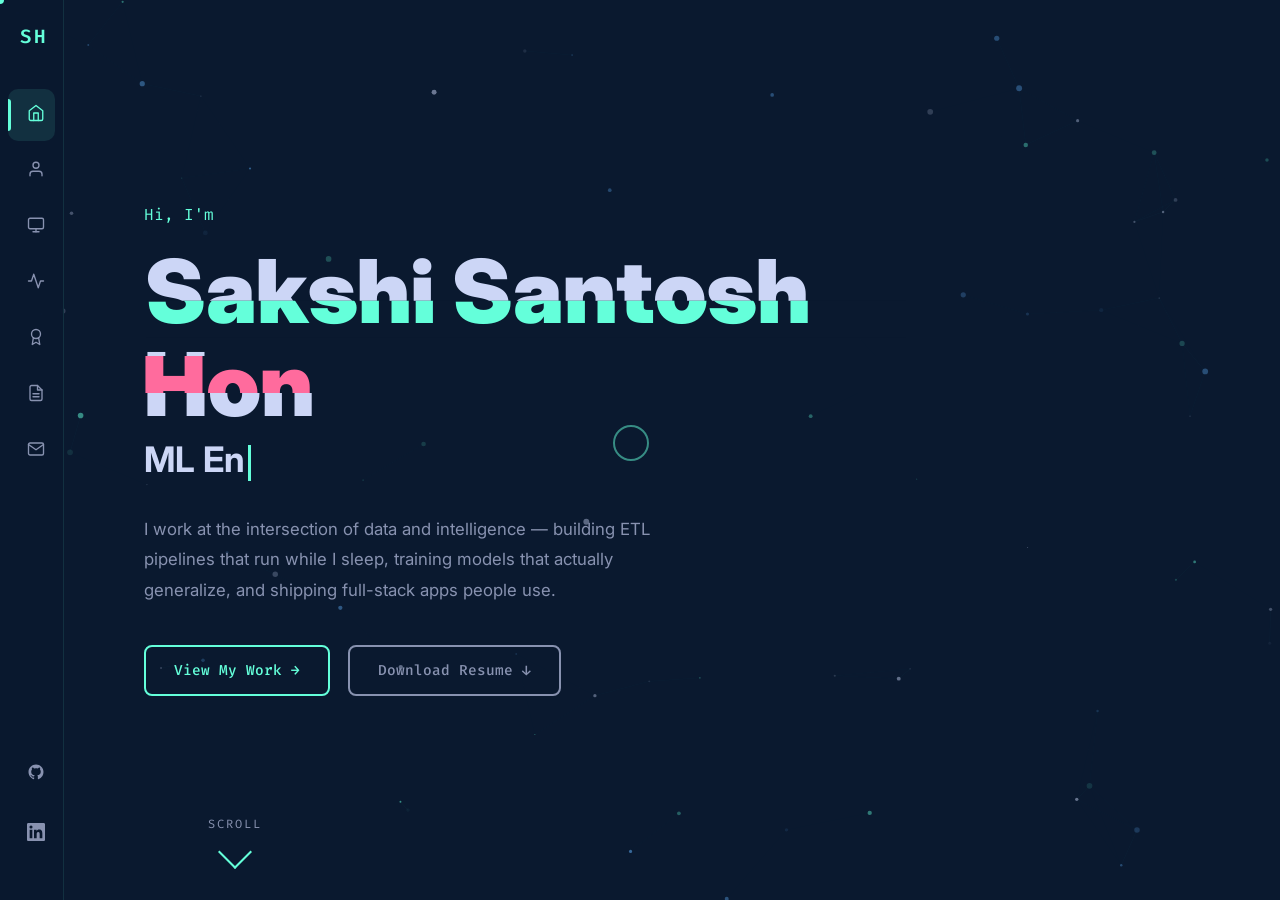
==== index.html @ 0282b607 "Initial commit: Portfolio website" ====
<!DOCTYPE html>
<html lang="en">
<head>
  <meta charset="UTF-8" />
  <meta name="viewport" content="width=device-width, initial-scale=1.0" />
  <title>Sakshi Santosh Hon — Data Engineer &amp; ML Engineer</title>
  <meta name="description" content="Portfolio of Sakshi Santosh Hon — Data Engineer, ML Engineer, and Full-Stack Developer specializing in AI/ML, ETL pipelines, and deep learning." />
  <link rel="stylesheet" href="css/style.css" />
  <link rel="preconnect" href="https://fonts.googleapis.com" />
  <link rel="preconnect" href="https://fonts.gstatic.com" crossorigin />
</head>
<body>
  <!-- Custom Cursor -->
  <div id="cursor-dot"></div>
  <div id="cursor-ring"></div>

  <!-- Particle Canvas -->
  <canvas id="hero-canvas"></canvas>

  <!-- Sidebar Navigation -->
  <nav id="sidebar">
    <div class="sidebar-logo">
      <span class="short">SH</span>
      <span class="long">Sakshi Hon</span>
    </div>
    <ul class="nav-links">
      <li><a href="index.html" class="nav-link"><span class="nav-icon"><svg width="18" height="18" viewBox="0 0 24 24" fill="none" stroke="currentColor" stroke-width="1.8" stroke-linecap="round" stroke-linejoin="round"><path d="M3 9l9-7 9 7v11a2 2 0 0 1-2 2H5a2 2 0 0 1-2-2z"/><polyline points="9 22 9 12 15 12 15 22"/></svg></span><span class="nav-label">Home</span></a></li>
      <li><a href="about.html" class="nav-link"><span class="nav-icon"><svg width="18" height="18" viewBox="0 0 24 24" fill="none" stroke="currentColor" stroke-width="1.8" stroke-linecap="round" stroke-linejoin="round"><path d="M20 21v-2a4 4 0 0 0-4-4H8a4 4 0 0 0-4 4v2"/><circle cx="12" cy="7" r="4"/></svg></span><span class="nav-label">About</span></a></li>
      <li><a href="projects.html" class="nav-link"><span class="nav-icon"><svg width="18" height="18" viewBox="0 0 24 24" fill="none" stroke="currentColor" stroke-width="1.8" stroke-linecap="round" stroke-linejoin="round"><rect x="2" y="3" width="20" height="14" rx="2"/><line x1="8" y1="21" x2="16" y2="21"/><line x1="12" y1="17" x2="12" y2="21"/></svg></span><span class="nav-label">Projects</span></a></li>
      <li><a href="skills.html" class="nav-link"><span class="nav-icon"><svg width="18" height="18" viewBox="0 0 24 24" fill="none" stroke="currentColor" stroke-width="1.8" stroke-linecap="round" stroke-linejoin="round"><polyline points="22 12 18 12 15 21 9 3 6 12 2 12"/></svg></span><span class="nav-label">Skills</span></a></li>
      <li><a href="certifications.html" class="nav-link"><span class="nav-icon"><svg width="18" height="18" viewBox="0 0 24 24" fill="none" stroke="currentColor" stroke-width="1.8" stroke-linecap="round" stroke-linejoin="round"><circle cx="12" cy="8" r="6"/><path d="M15.477 12.89L17 22l-5-3-5 3 1.523-9.11"/></svg></span><span class="nav-label">Certifications</span></a></li>
      <li><a href="resume.html" class="nav-link"><span class="nav-icon"><svg width="18" height="18" viewBox="0 0 24 24" fill="none" stroke="currentColor" stroke-width="1.8" stroke-linecap="round" stroke-linejoin="round"><path d="M14 2H6a2 2 0 0 0-2 2v16a2 2 0 0 0 2 2h12a2 2 0 0 0 2-2V8z"/><polyline points="14 2 14 8 20 8"/><line x1="16" y1="13" x2="8" y2="13"/><line x1="16" y1="17" x2="8" y2="17"/></svg></span><span class="nav-label">Resume</span></a></li>
      <li><a href="contact.html" class="nav-link"><span class="nav-icon"><svg width="18" height="18" viewBox="0 0 24 24" fill="none" stroke="currentColor" stroke-width="1.8" stroke-linecap="round" stroke-linejoin="round"><path d="M4 4h16c1.1 0 2 .9 2 2v12c0 1.1-.9 2-2 2H4c-1.1 0-2-.9-2-2V6c0-1.1.9-2 2-2z"/><polyline points="22,6 12,13 2,6"/></svg></span><span class="nav-label">Contact</span></a></li>
    </ul>
    <div class="sidebar-bottom">
      <a href="https://github.com/Sakshihon21" target="_blank" class="nav-link" title="GitHub">
        <span class="nav-icon">
          <svg width="18" height="18" viewBox="0 0 24 24" fill="currentColor"><path d="M12 2C6.477 2 2 6.484 2 12.017c0 4.425 2.865 8.18 6.839 9.504.5.092.682-.217.682-.483 0-.237-.008-.868-.013-1.703-2.782.605-3.369-1.343-3.369-1.343-.454-1.158-1.11-1.466-1.11-1.466-.908-.62.069-.608.069-.608 1.003.07 1.531 1.032 1.531 1.032.892 1.53 2.341 1.088 2.91.832.092-.647.35-1.088.636-1.338-2.22-.253-4.555-1.113-4.555-4.951 0-1.093.39-1.988 1.029-2.688-.103-.253-.446-1.272.098-2.65 0 0 .84-.27 2.75 1.026A9.564 9.564 0 0112 6.844c.85.004 1.705.115 2.504.337 1.909-1.296 2.747-1.027 2.747-1.027.546 1.379.202 2.398.1 2.651.64.7 1.028 1.595 1.028 2.688 0 3.848-2.339 4.695-4.566 4.943.359.309.678.92.678 1.855 0 1.338-.012 2.419-.012 2.747 0 .268.18.58.688.482A10.019 10.019 0 0022 12.017C22 6.484 17.522 2 12 2z"/></svg>
        </span>
        <span class="nav-label">GitHub</span>
      </a>
      <a href="https://www.linkedin.com/in/sakshi-hon-432a20222" target="_blank" class="nav-link" title="LinkedIn">
        <span class="nav-icon">
          <svg width="18" height="18" viewBox="0 0 24 24" fill="currentColor"><path d="M20.447 20.452h-3.554v-5.569c0-1.328-.027-3.037-1.852-3.037-1.853 0-2.136 1.445-2.136 2.939v5.667H9.351V9h3.414v1.561h.046c.477-.9 1.637-1.85 3.37-1.85 3.601 0 4.267 2.37 4.267 5.455v6.286zM5.337 7.433a2.062 2.062 0 01-2.063-2.065 2.064 2.064 0 112.063 2.065zm1.782 13.019H3.555V9h3.564v11.452zM22.225 0H1.771C.792 0 0 .774 0 1.729v20.542C0 23.227.792 24 1.771 24h20.451C23.2 24 24 23.227 24 22.271V1.729C24 .774 23.2 0 22.222 0h.003z"/></svg>
        </span>
        <span class="nav-label">LinkedIn</span>
      </a>
    </div>
  </nav>

  <!-- Mobile Top Navbar -->
  <nav id="top-navbar">
    <span class="navbar-brand">Sakshi Hon</span>
    <button id="hamburger" aria-label="Menu">
      <span></span><span></span><span></span>
    </button>
  </nav>

  <!-- Mobile Drawer -->
  <div id="mobile-drawer">
    <a href="index.html" class="mobile-nav-link"><svg width="16" height="16" viewBox="0 0 24 24" fill="none" stroke="currentColor" stroke-width="1.8"><path d="M3 9l9-7 9 7v11a2 2 0 0 1-2 2H5a2 2 0 0 1-2-2z"/><polyline points="9 22 9 12 15 12 15 22"/></svg> Home</a>
    <a href="about.html" class="mobile-nav-link"><svg width="16" height="16" viewBox="0 0 24 24" fill="none" stroke="currentColor" stroke-width="1.8"><path d="M20 21v-2a4 4 0 0 0-4-4H8a4 4 0 0 0-4 4v2"/><circle cx="12" cy="7" r="4"/></svg> About</a>
    <a href="projects.html" class="mobile-nav-link"><svg width="16" height="16" viewBox="0 0 24 24" fill="none" stroke="currentColor" stroke-width="1.8"><rect x="2" y="3" width="20" height="14" rx="2"/><line x1="8" y1="21" x2="16" y2="21"/><line x1="12" y1="17" x2="12" y2="21"/></svg> Projects</a>
    <a href="skills.html" class="mobile-nav-link"><svg width="16" height="16" viewBox="0 0 24 24" fill="none" stroke="currentColor" stroke-width="1.8"><polyline points="22 12 18 12 15 21 9 3 6 12 2 12"/></svg> Skills</a>
    <a href="certifications.html" class="mobile-nav-link"><svg width="16" height="16" viewBox="0 0 24 24" fill="none" stroke="currentColor" stroke-width="1.8"><circle cx="12" cy="8" r="6"/><path d="M15.477 12.89L17 22l-5-3-5 3 1.523-9.11"/></svg> Certifications</a>
    <a href="resume.html" class="mobile-nav-link"><svg width="16" height="16" viewBox="0 0 24 24" fill="none" stroke="currentColor" stroke-width="1.8"><path d="M14 2H6a2 2 0 0 0-2 2v16a2 2 0 0 0 2 2h12a2 2 0 0 0 2-2V8z"/></svg> Resume</a>
    <a href="contact.html" class="mobile-nav-link"><svg width="16" height="16" viewBox="0 0 24 24" fill="none" stroke="currentColor" stroke-width="1.8"><path d="M4 4h16c1.1 0 2 .9 2 2v12c0 1.1-.9 2-2 2H4c-1.1 0-2-.9-2-2V6c0-1.1.9-2 2-2z"/><polyline points="22,6 12,13 2,6"/></svg> Contact</a>
  </div>

  <!-- Page Wrapper -->
  <main class="page-wrapper">
    <div class="page-content">
      <section class="hero-section">
        <div class="hero-content">
          <p class="hero-pre">Hi, I'm</p>
          <h1 class="hero-name glitch" data-text="Sakshi Santosh Hon">Sakshi Santosh Hon</h1>
          <div class="hero-subtitle">
            <span class="typewriter-text" id="typewriter-text"></span><span class="typewriter-cursor"></span>
          </div>
          <p class="hero-desc">
            I work at the intersection of data and intelligence — building
            ETL pipelines that run while I sleep, training models that actually
            generalize, and shipping full-stack apps people use.
          </p>
          <div class="hero-cta">
            <a href="projects.html" class="btn btn-primary">View My Work →</a>
            <a href="resume.html" class="btn btn-secondary">Download Resume ↓</a>
          </div>
        </div>
      </section>

      <!-- Scroll Indicator -->
      <div class="scroll-indicator">
        <span>SCROLL</span>
        <div class="scroll-arrow"></div>
      </div>
    </div>
  </main>

  <script src="js/main.js"></script>
</body>
</html>
---- css/style.css ----
/* ============================================================
   SAKSHI HON PORTFOLIO — GLOBAL STYLESHEET
   ============================================================ */

@import url('https://fonts.googleapis.com/css2?family=Inter:wght@300;400;500;600;700;800;900&family=Fira+Code:wght@300;400;500;600&display=swap');

/* ── CSS Custom Properties ── */
:root {
  --bg-dark: #0a192f;
  --bg-card: #112240;
  --bg-card2: #1a3a5c;
  --accent: #64ffda;
  --accent2: #ccd6f6;
  --accent-dim: rgba(100, 255, 218, 0.1);
  --text-primary: #ccd6f6;
  --text-secondary: #8892b0;
  --highlight: #64ffda;
  --sidebar-w: 64px;
  --sidebar-expanded: 220px;
  --transition: 0.3s cubic-bezier(0.4, 0, 0.2, 1);
  --transition-slow: 0.6s cubic-bezier(0.4, 0, 0.2, 1);
  --border-radius: 12px;
  --shadow-card: 0 20px 60px rgba(0,0,0,0.5);
  --shadow-glow: 0 0 20px rgba(100, 255, 218, 0.3);
  --font-main: 'Inter', sans-serif;
  --font-code: 'Fira Code', monospace;
}

/* ── Reset ── */
*, *::before, *::after { box-sizing: border-box; margin: 0; padding: 0; }
html { scroll-behavior: smooth; }
body {
  font-family: var(--font-main);
  background: var(--bg-dark);
  color: var(--text-primary);
  overflow-x: hidden;
  cursor: auto;
  min-height: 100vh;
}
a { color: inherit; text-decoration: none; }
img { max-width: 100%; }
ul { list-style: none; }
button { cursor: pointer; }

/* ── Custom Cursor (desktop only) ── */
@media (pointer: fine) {
  body {
    cursor: none;
  }
  button {
    cursor: none;
  }
  #cursor-dot {
    width: 8px; height: 8px;
    background: var(--accent);
    border-radius: 50%;
    position: fixed;
    top: 0; left: 0;
    pointer-events: none;
    z-index: 9999;
    transform: translate(-50%, -50%);
    transition: width 0.2s, height 0.2s, background 0.2s;
    display: block;
  }
  #cursor-ring {
    width: 36px; height: 36px;
    border: 2px solid rgba(100, 255, 218, 0.5);
    border-radius: 50%;
    position: fixed;
    top: 0; left: 0;
    pointer-events: none;
    z-index: 9998;
    transform: translate(-50%, -50%);
    transition: transform 0.12s ease, width 0.2s, height 0.2s, border-color 0.2s;
    display: block;
  }
  body.cursor-hover #cursor-dot { width: 14px; height: 14px; background: var(--accent); opacity: 0.7; }
  body.cursor-hover #cursor-ring { width: 50px; height: 50px; border-color: var(--accent); }
}
@media (pointer: coarse) {
  #cursor-dot, #cursor-ring { display: none !important; }
}

/* ── Sidebar Navigation ── */
#sidebar {
  position: fixed;
  top: 0; left: 0;
  width: var(--sidebar-w);
  height: 100vh;
  background: rgba(10, 25, 47, 0.95);
  backdrop-filter: blur(20px);
  border-right: 1px solid rgba(100, 255, 218, 0.1);
  display: flex;
  flex-direction: column;
  align-items: center;
  padding: 24px 0;
  z-index: 1000;
  transition: width var(--transition);
  overflow: hidden;
}
#sidebar:hover { width: var(--sidebar-expanded); }
.sidebar-logo {
  font-family: var(--font-code);
  font-size: 1.2rem;
  color: var(--accent);
  font-weight: 600;
  letter-spacing: 2px;
  white-space: nowrap;
  overflow: hidden;
  margin-bottom: 40px;
  padding: 0 20px;
  width: 100%;
  text-align: center;
}
.sidebar-logo span.short { display: inline; }
.sidebar-logo span.long { display: none; }
#sidebar:hover .sidebar-logo span.short { display: none; }
#sidebar:hover .sidebar-logo span.long { display: inline; font-size: 0.85rem; }
.nav-links { flex: 1; display: flex; flex-direction: column; gap: 4px; width: 100%; padding: 0 8px; }
.nav-link {
  display: flex;
  align-items: center;
  gap: 16px;
  padding: 14px 16px;
  border-radius: 10px;
  color: var(--text-secondary);
  transition: var(--transition);
  position: relative;
  white-space: nowrap;
  overflow: hidden;
}
.nav-link:hover, .nav-link.active {
  color: var(--accent);
  background: var(--accent-dim);
}
.nav-link.active::before {
  content: '';
  position: absolute;
  left: 0; top: 20%; bottom: 20%;
  width: 3px;
  background: var(--accent);
  border-radius: 0 3px 3px 0;
}
.nav-link .nav-icon { font-size: 1.25rem; flex-shrink: 0; min-width: 24px; text-align: center; }
.nav-label { font-size: 0.85rem; font-weight: 500; opacity: 0; transition: opacity var(--transition); }
#sidebar:hover .nav-label { opacity: 1; }
.sidebar-bottom { padding: 16px 8px; width: 100%; display: flex; flex-direction: column; gap: 8px; }
.sidebar-social {
  display: flex;
  flex-direction: column;
  gap: 4px;
}

/* ── Mobile Top Navbar ── */
#top-navbar {
  display: none;
  position: fixed;
  top: 0; left: 0; right: 0;
  height: 64px;
  background: rgba(10, 25, 47, 0.95);
  backdrop-filter: blur(20px);
  border-bottom: 1px solid rgba(100, 255, 218, 0.1);
  z-index: 1000;
  align-items: center;
  justify-content: space-between;
  padding: 0 24px;
}
.navbar-brand { font-family: var(--font-code); font-size: 1rem; color: var(--accent); font-weight: 600; }
#hamburger {
  background: none; border: none; display: flex;
  flex-direction: column; gap: 5px; padding: 4px;
}
#hamburger span {
  display: block; width: 24px; height: 2px;
  background: var(--text-primary);
  border-radius: 2px;
  transition: var(--transition);
}
#hamburger.open span:nth-child(1) { transform: translateY(7px) rotate(45deg); }
#hamburger.open span:nth-child(2) { opacity: 0; }
#hamburger.open span:nth-child(3) { transform: translateY(-7px) rotate(-45deg); }
#mobile-drawer {
  display: none;
  position: fixed;
  top: 64px; left: 0; right: 0; bottom: 0;
  background: rgba(10, 25, 47, 0.98);
  backdrop-filter: blur(20px);
  z-index: 999;
  flex-direction: column;
  align-items: center;
  justify-content: center;
  gap: 12px;
  opacity: 0;
  transform: translateY(-20px);
  transition: opacity 0.3s ease, transform 0.3s ease;
}
#mobile-drawer.open { opacity: 1; transform: translateY(0); display: flex; }
.mobile-nav-link {
  font-size: 1.3rem; font-weight: 600;
  color: var(--text-secondary);
  display: flex; align-items: center; gap: 14px;
  padding: 14px 36px;
  border-radius: 12px;
  width: 80%;
  transition: var(--transition);
}
.mobile-nav-link:hover, .mobile-nav-link.active {
  color: var(--accent);
  background: var(--accent-dim);
}

/* ── Page Wrapper & Content Area ── */
.page-wrapper {
  margin-left: var(--sidebar-w);
  min-height: 100vh;
  perspective: 1200px;
  transform-style: preserve-3d;
}
.page-content {
  transform-style: preserve-3d;
  will-change: transform, opacity;
}
.page-content.flip-in {
  animation: flipIn 0.5s cubic-bezier(0.4, 0, 0.2, 1) forwards;
}
.page-content.flip-out {
  animation: flipOut 0.4s cubic-bezier(0.4, 0, 0.2, 1) forwards;
}
@keyframes flipIn {
  from { transform: rotateY(90deg); opacity: 0; }
  to { transform: rotateY(0deg); opacity: 1; }
}
@keyframes flipOut {
  from { transform: rotateY(0deg); opacity: 1; }
  to { transform: rotateY(-90deg); opacity: 0; }
}
@media (prefers-reduced-motion: reduce) {
  .page-content.flip-in { animation: fadeIn 0.3s ease forwards; }
  .page-content.flip-out { animation: fadeOut 0.3s ease forwards; }
  @keyframes fadeIn { from { opacity: 0; } to { opacity: 1; } }
  @keyframes fadeOut { from { opacity: 1; } to { opacity: 0; } }
}

/* ── Section Padding ── */
.section { padding: 100px 80px; }
.section-title {
  font-size: clamp(1.8rem, 4vw, 2.8rem);
  font-weight: 800;
  color: var(--text-primary);
  margin-bottom: 60px;
  position: relative;
  display: inline-block;
}
.section-title::after {
  content: '';
  display: block;
  width: 60%;
  height: 3px;
  background: linear-gradient(90deg, var(--accent), transparent);
  margin-top: 12px;
  border-radius: 2px;
}
.section-title .title-number {
  font-family: var(--font-code);
  color: var(--accent);
  font-size: 0.6em;
  margin-right: 12px;
  font-weight: 400;
}

/* ── Scroll Animation ── */
.reveal {
  opacity: 0;
  transform: translateY(30px);
  transition: opacity 0.6s ease, transform 0.6s ease;
}
.reveal.visible { opacity: 1; transform: translateY(0); }

/* ── Buttons ── */
.btn {
  display: inline-flex;
  align-items: center;
  gap: 8px;
  padding: 14px 28px;
  border-radius: 8px;
  font-family: var(--font-code);
  font-size: 0.9rem;
  font-weight: 500;
  transition: var(--transition);
  position: relative;
  overflow: hidden;
  border: none;
  background: none;
}
.btn::before {
  content: '';
  position: absolute;
  inset: 0;
  background: var(--accent);
  transform: scaleX(0);
  transform-origin: left;
  transition: transform var(--transition);
  z-index: -1;
}
.btn-primary {
  border: 2px solid var(--accent);
  color: var(--accent);
}
.btn-primary:hover { color: var(--bg-dark); }
.btn-primary:hover::before { transform: scaleX(1); }
.btn-secondary {
  border: 2px solid var(--text-secondary);
  color: var(--text-secondary);
}
.btn-secondary:hover { border-color: var(--accent); color: var(--accent); }

/* ── Cards ── */
.card {
  background: var(--bg-card);
  border-radius: var(--border-radius);
  border: 1px solid rgba(100, 255, 218, 0.1);
  transition: transform var(--transition), box-shadow var(--transition), border-color var(--transition);
}
.card:hover {
  transform: translateY(-6px);
  box-shadow: var(--shadow-card);
  border-color: rgba(100, 255, 218, 0.3);
}

/* ════════════════════════════════════════════
   INDEX.HTML — HERO PAGE
════════════════════════════════════════════ */
#hero-canvas {
  position: fixed;
  top: 0; left: 0;
  width: 100%; height: 100%;
  z-index: 0;
  pointer-events: none;
}
.hero-section {
  min-height: 100vh;
  display: flex;
  align-items: center;
  position: relative;
  z-index: 1;
  padding: 0 80px;
}
.hero-content { max-width: 760px; }
.hero-pre {
  font-family: var(--font-code);
  color: var(--accent);
  font-size: 1rem;
  margin-bottom: 20px;
  opacity: 0;
  animation: fadeUp 0.6s ease 0.2s forwards;
}
.hero-name {
  font-size: clamp(2.8rem, 7vw, 5.5rem);
  font-weight: 900;
  line-height: 1.05;
  color: var(--text-primary);
  margin-bottom: 8px;
  opacity: 0;
  animation: fadeUp 0.6s ease 0.4s forwards;
}
.hero-subtitle {
  font-size: clamp(1.4rem, 3.5vw, 2.2rem);
  font-weight: 700;
  color: var(--text-secondary);
  margin-bottom: 28px;
  opacity: 0;
  animation: fadeUp 0.6s ease 0.6s forwards;
  min-height: 3rem;
}
.typewriter-text { color: var(--accent2); }
.typewriter-cursor {
  display: inline-block;
  width: 3px; height: 1em;
  background: var(--accent);
  margin-left: 3px;
  vertical-align: middle;
  animation: blink 1s step-end infinite;
}
@keyframes blink { 0%, 100% { opacity: 1; } 50% { opacity: 0; } }
.hero-desc {
  font-size: 1.05rem;
  color: var(--text-secondary);
  line-height: 1.8;
  max-width: 560px;
  margin-bottom: 40px;
  opacity: 0;
  animation: fadeUp 0.6s ease 0.8s forwards;
}
.hero-cta {
  display: flex; gap: 18px; flex-wrap: wrap;
  opacity: 0;
  animation: fadeUp 0.6s ease 1s forwards;
}
.scroll-indicator {
  position: fixed;
  bottom: 36px;
  left: calc(var(--sidebar-w) + 80px);
  display: flex;
  flex-direction: column;
  align-items: center;
  gap: 8px;
  color: var(--text-secondary);
  font-family: var(--font-code);
  font-size: 0.75rem;
  letter-spacing: 2px;
  z-index: 10;
  opacity: 0;
  animation: fadeUp 0.6s ease 1.4s forwards;
}
.scroll-arrow {
  width: 24px; height: 24px;
  border-right: 2px solid var(--accent);
  border-bottom: 2px solid var(--accent);
  transform: rotate(45deg);
  animation: bounce 1.5s ease-in-out infinite;
}
@keyframes bounce {
  0%, 100% { transform: rotate(45deg) translateY(0); }
  50% { transform: rotate(45deg) translateY(8px); }
}
@keyframes fadeUp {
  from { opacity: 0; transform: translateY(20px); }
  to { opacity: 1; transform: translateY(0); }
}

/* Glitch Effect */
.glitch {
  position: relative;
}
.glitch::before, .glitch::after {
  content: attr(data-text);
  position: absolute;
  top: 0; left: 0;
  width: 100%;
  height: 100%;
  background: var(--bg-dark);
}
.glitch::before {
  color: var(--accent);
  clip-path: polygon(0 30%, 100% 30%, 100% 50%, 0 50%);
  animation: glitch1 3s infinite linear;
  left: 2px;
}
.glitch::after {
  color: #ff6b9d;
  clip-path: polygon(0 60%, 100% 60%, 100% 80%, 0 80%);
  animation: glitch2 3s infinite linear;
  left: -2px;
}
@keyframes glitch1 {
  0%, 90%, 100% { transform: translateX(0); opacity: 0; }
  92% { transform: translateX(-4px); opacity: 1; }
  94% { transform: translateX(4px); opacity: 0.8; }
  96% { transform: translateX(0); opacity: 1; }
}
@keyframes glitch2 {
  0%, 88%, 100% { transform: translateX(0); opacity: 0; }
  90% { transform: translateX(4px); opacity: 1; }
  92% { transform: translateX(-4px); opacity: 0.7; }
  94% { transform: translateX(0); opacity: 1; }
}

/* ════════════════════════════════════════════
   ABOUT PAGE
════════════════════════════════════════════ */
.about-split {
  display: grid;
  grid-template-columns: 1fr 1.6fr;
  gap: 80px;
  align-items: start;
}
.about-photo-wrap {
  display: flex;
  justify-content: center;
}
.about-photo {
  width: 260px; height: 260px;
  border-radius: 50%;
  background: linear-gradient(135deg, var(--bg-card2), var(--bg-card));
  border: 3px solid var(--accent);
  box-shadow: 0 0 0 8px rgba(100, 255, 218, 0.08), 0 0 40px rgba(100, 255, 218, 0.3);
  display: flex;
  align-items: center;
  justify-content: center;
  font-size: 5rem;
  position: relative;
  animation: glow-pulse 3s ease-in-out infinite;
  overflow: hidden;
}
.about-photo img {
  width: 100%; height: 100%;
  object-fit: cover;
  border-radius: 50%;
}
.about-initials {
  font-family: var(--font-code);
  font-size: 3.2rem;
  font-weight: 700;
  color: var(--accent);
  letter-spacing: 4px;
  user-select: none;
}
@keyframes glow-pulse {
  0%, 100% { box-shadow: 0 0 0 8px rgba(100,255,218,0.08), 0 0 40px rgba(100,255,218,0.3); }
  50% { box-shadow: 0 0 0 12px rgba(100,255,218,0.12), 0 0 60px rgba(100,255,218,0.5); }
}
.about-bio {
  font-size: 1.05rem;
  line-height: 1.9;
  color: var(--text-secondary);
  margin-bottom: 36px;
}
.about-bio em { color: var(--accent); font-style: normal; font-weight: 600; }
.about-bio strong { color: var(--text-primary); }
.stats-grid {
  display: grid;
  grid-template-columns: repeat(3, 1fr);
  gap: 20px;
  margin-bottom: 60px;
}
.stat-card {
  background: var(--bg-card);
  border: 1px solid rgba(100, 255, 218, 0.15);
  border-radius: var(--border-radius);
  padding: 28px 20px;
  text-align: center;
  transition: var(--transition);
}
.stat-card:hover { transform: translateY(-4px); border-color: var(--accent); box-shadow: var(--shadow-glow); }
.stat-number {
  font-size: 2.4rem;
  font-weight: 900;
  color: var(--accent);
  font-family: var(--font-code);
  display: block;
  margin-bottom: 6px;
}
.stat-label { font-size: 0.85rem; color: var(--text-secondary); font-weight: 500; }

/* Timeline */
.timeline { position: relative; padding-left: 32px; }
.timeline::before {
  content: '';
  position: absolute;
  left: 6px; top: 0; bottom: 0;
  width: 2px;
  background: linear-gradient(to bottom, var(--accent), transparent);
}
.timeline-item { position: relative; margin-bottom: 36px; }
.timeline-item::before {
  content: '';
  position: absolute;
  left: -29px; top: 6px;
  width: 14px; height: 14px;
  border-radius: 50%;
  background: var(--accent);
  box-shadow: 0 0 10px var(--accent);
}
.tl-date {
  font-family: var(--font-code);
  font-size: 0.78rem;
  color: var(--accent);
  margin-bottom: 6px;
}
.tl-title { font-size: 1rem; font-weight: 700; color: var(--text-primary); margin-bottom: 4px; }
.tl-place { font-size: 0.9rem; color: var(--text-secondary); }
.tl-badge {
  display: inline-block;
  margin-top: 6px;
  padding: 3px 10px;
  border-radius: 20px;
  font-family: var(--font-code);
  font-size: 0.75rem;
  background: var(--accent-dim);
  color: var(--accent);
  border: 1px solid rgba(100,255,218,0.2);
}

/* ════════════════════════════════════════════
   PROJECTS PAGE
════════════════════════════════════════════ */
.filter-tabs {
  display: flex;
  gap: 10px;
  flex-wrap: wrap;
  margin-bottom: 48px;
}
.filter-tab {
  padding: 8px 20px;
  border-radius: 30px;
  font-family: var(--font-code);
  font-size: 0.82rem;
  border: 1px solid rgba(100, 255, 218, 0.25);
  color: var(--text-secondary);
  background: transparent;
  cursor: pointer;
  transition: var(--transition);
  -webkit-tap-highlight-color: transparent;
  touch-action: manipulation;
}
.filter-tab:hover, .filter-tab.active {
  border-color: var(--accent);
  color: var(--accent);
  background: var(--accent-dim);
}
.projects-grid {
  display: grid;
  grid-template-columns: repeat(auto-fill, minmax(340px, 1fr));
  gap: 28px;
}
/* 3D Flip Card */
.project-card {
  height: 380px;
  perspective: 1000px;
}
.project-card-inner {
  position: relative;
  width: 100%; height: 100%;
  transform-style: preserve-3d;
  transition: transform 0.6s cubic-bezier(0.4,0,0.2,1);
}
.project-card.flipped .project-card-inner { transform: rotateY(180deg); }
.project-front, .project-back {
  position: absolute;
  inset: 0;
  backface-visibility: hidden;
  -webkit-backface-visibility: hidden;
  background: var(--bg-card);
  border-radius: var(--border-radius);
  border: 1px solid rgba(100, 255, 218, 0.1);
  padding: 28px;
  display: flex;
  flex-direction: column;
  overflow: hidden;
}
.project-front {
  transition: box-shadow var(--transition), border-color var(--transition), transform var(--transition);
}
.project-card:hover .project-front {
  box-shadow: var(--shadow-card);
  border-color: rgba(100, 255, 218, 0.3);
  transform: translateY(-4px);
}
.project-card.flipped:hover .project-front { transform: none; }
.project-back {
  transform: rotateY(180deg);
  background: var(--bg-card2);
  border-color: rgba(100,255,218,0.25);
}
.project-category-tag {
  font-family: var(--font-code);
  font-size: 0.72rem;
  padding: 4px 10px;
  border-radius: 20px;
  display: inline-block;
  margin-bottom: 14px;
  font-weight: 500;
}
.cat-de { background: rgba(100,255,218,0.12); color: #64ffda; border: 1px solid rgba(100,255,218,0.25); }
.cat-ml { background: rgba(130,100,255,0.12); color: #a78bfa; border: 1px solid rgba(130,100,255,0.25); }
.cat-web { background: rgba(255,180,100,0.12); color: #fbbf24; border: 1px solid rgba(255,180,100,0.25); }
.cat-iot { background: rgba(100,200,255,0.12); color: #60a5fa; border: 1px solid rgba(100,200,255,0.25); }
.project-title { font-size: 1.15rem; font-weight: 700; color: var(--text-primary); margin-bottom: 12px; }
.project-desc { font-size: 0.88rem; color: var(--text-secondary); line-height: 1.7; flex: 1; }
.project-stack { display: flex; flex-wrap: wrap; gap: 6px; margin-top: 16px; }
.stack-badge {
  font-family: var(--font-code);
  font-size: 0.72rem;
  padding: 3px 8px;
  border-radius: 4px;
  background: rgba(100,255,218,0.07);
  color: var(--accent);
  border: 1px solid rgba(100,255,218,0.15);
}
.project-hover-btn {
  display: flex;
  align-items: center;
  gap: 6px;
  color: var(--accent);
  font-size: 0.85rem;
  font-weight: 600;
  margin-top: 14px;
  opacity: 0;
  transform: translateY(6px);
  transition: opacity var(--transition), transform var(--transition);
  cursor: pointer;
  -webkit-tap-highlight-color: transparent;
}
.project-card:hover .project-hover-btn { opacity: 1; transform: translateY(0); }
/* On touch devices, always show the flip button */
@media (pointer: coarse) {
  .project-hover-btn { opacity: 1; transform: translateY(0); }
}
.project-card.flipped:hover .project-hover-btn { opacity: 0; }
/* Back side */
.back-title { font-size: 1rem; font-weight: 700; color: var(--accent); margin-bottom: 14px; }
.back-points { list-style: none; padding: 0; flex: 1; overflow-y: auto; }
.back-points li {
  font-size: 0.83rem;
  color: var(--text-secondary);
  padding: 5px 0;
  padding-left: 16px;
  position: relative;
  line-height: 1.6;
}
.back-points li::before { content: '▹'; position: absolute; left: 0; color: var(--accent); }
.back-close {
  background: none; border: 1px solid var(--accent);
  color: var(--accent); padding: 8px 14px;
  border-radius: 6px; font-size: 0.8rem; margin-top: 12px;
  transition: var(--transition); font-family: var(--font-code);
}
.back-close:hover { background: var(--accent); color: var(--bg-dark); }
.back-gh-btn {
  display: inline-flex; align-items: center; gap: 6px;
  margin-top: 6px; color: var(--accent); font-size: 0.82rem;
  text-decoration: none; border-bottom: 1px solid transparent;
  transition: border-color var(--transition);
}
.back-gh-btn:hover { border-color: var(--accent); }

/* ════════════════════════════════════════════
   SKILLS PAGE
════════════════════════════════════════════ */
.skills-container { display: grid; grid-template-columns: 1fr 1fr; gap: 50px; align-items: start; }
.skills-groups { display: flex; flex-direction: column; gap: 40px; }
.skill-group-title {
  font-family: var(--font-code);
  color: var(--accent);
  font-size: 0.85rem;
  letter-spacing: 2px;
  text-transform: uppercase;
  margin-bottom: 16px;
  display: flex; align-items: center; gap: 12px;
}
.skill-group-title::after {
  content: ''; flex: 1; height: 1px;
  background: linear-gradient(90deg, rgba(100,255,218,0.3), transparent);
}
.skill-pills { display: flex; flex-wrap: wrap; gap: 8px; }
.skill-pill {
  padding: 8px 16px;
  border-radius: 30px;
  font-family: var(--font-code);
  font-size: 0.8rem;
  border: 1px solid rgba(100, 255, 218, 0.2);
  color: var(--text-secondary);
  background: var(--bg-card);
  opacity: 0;
  transform: scale(0.8);
  transition: opacity 0.4s ease, transform 0.4s ease, border-color var(--transition), color var(--transition), background var(--transition);
}
.skill-pill.visible { opacity: 1; transform: scale(1); }
.skill-pill:hover { border-color: var(--accent); color: var(--accent); background: var(--accent-dim); }
.radar-wrap {
  position: sticky;
  top: 100px;
  background: var(--bg-card);
  border: 1px solid rgba(100,255,218,0.15);
  border-radius: var(--border-radius);
  padding: 32px;
}
.radar-wrap h3 {
  text-align: center;
  font-family: var(--font-code);
  color: var(--accent);
  margin-bottom: 24px;
  font-size: 0.9rem;
  letter-spacing: 1px;
}

/* ════════════════════════════════════════════
   CERTIFICATIONS PAGE
════════════════════════════════════════════ */
.certs-grid {
  display: grid;
  grid-template-columns: repeat(auto-fill, minmax(280px, 1fr));
  gap: 24px;
}
.cert-card {
  background: var(--bg-card);
  border: 1px solid rgba(100, 255, 218, 0.1);
  border-radius: var(--border-radius);
  padding: 28px;
  position: relative;
  overflow: hidden;
  opacity: 0;
  transform: rotateY(90deg) scale(0.9);
  transition: opacity 0.5s ease, transform 0.5s ease, box-shadow var(--transition), border-color var(--transition);
}
.cert-card.visible { opacity: 1; transform: rotateY(0deg) scale(1); }
.cert-card:hover {
  box-shadow: var(--shadow-card);
  border-color: rgba(100, 255, 218, 0.3);
}
.cert-card::after {
  content: '';
  position: absolute;
  top: -50%; left: -50%;
  width: 200%; height: 200%;
  background: linear-gradient(
    105deg,
    transparent 40%,
    rgba(100,255,218,0.06) 50%,
    transparent 60%
  );
  transform: translateX(-100%);
  transition: transform 0.8s ease;
}
.cert-card:hover::after { transform: translateX(100%); }
.cert-icon {
  width: 52px; height: 52px;
  border-radius: 12px;
  display: flex; align-items: center; justify-content: center;
  font-size: 1.5rem;
  margin-bottom: 16px;
}
.cert-name { font-size: 0.95rem; font-weight: 700; color: var(--text-primary); margin-bottom: 8px; line-height: 1.4; }
.cert-issuer { font-size: 0.82rem; color: var(--text-secondary); margin-bottom: 4px; }
.cert-date {
  font-family: var(--font-code);
  font-size: 0.75rem;
  color: var(--accent);
}

/* ════════════════════════════════════════════
   RESUME PAGE
════════════════════════════════════════════ */
.resume-section {
  min-height: 100vh;
  display: flex;
  flex-direction: column;
  align-items: center;
  justify-content: center;
  padding: 100px 60px;
}
.resume-note {
  font-family: var(--font-code);
  font-size: 0.88rem;
  color: var(--text-secondary);
  text-align: center;
  margin-top: 32px;
}
.resume-note em { color: var(--accent); font-style: normal; }
.resume-cards {
  display: grid;
  grid-template-columns: repeat(3, 1fr);
  gap: 28px;
  max-width: 960px;
  width: 100%;
  margin-top: 48px;
}
.resume-card {
  background: var(--bg-card);
  border: 1px solid rgba(100, 255, 218, 0.12);
  border-radius: 16px;
  padding: 36px 28px;
  text-align: center;
  opacity: 0;
  transform: translateY(40px);
  transition: opacity var(--transition-slow), transform var(--transition-slow), box-shadow var(--transition), border-color var(--transition);
}
.resume-card.visible { opacity: 1; transform: translateY(0); }
.resume-card:hover {
  box-shadow: var(--shadow-card);
  border-color: rgba(100, 255, 218, 0.35);
  transform: translateY(-6px) !important;
}
.resume-role-icon { font-size: 3rem; margin-bottom: 18px; display: block; }
.resume-role-title { font-size: 1.1rem; font-weight: 800; color: var(--text-primary); margin-bottom: 20px; }
.resume-highlights { text-align: left; margin-bottom: 24px; }
.resume-highlights li {
  font-size: 0.84rem;
  color: var(--text-secondary);
  padding: 5px 0 5px 18px;
  position: relative;
  line-height: 1.6;
}
.resume-highlights li::before { content: '▹'; position: absolute; left: 0; color: var(--accent); }

/* ════════════════════════════════════════════
   CONTACT PAGE
════════════════════════════════════════════ */
.contact-split {
  display: grid;
  grid-template-columns: 1fr 1.4fr;
  gap: 80px;
  align-items: start;
}
.contact-heading {
  font-size: clamp(2rem, 4vw, 3rem);
  font-weight: 900;
  color: var(--text-primary);
  margin-bottom: 20px;
  line-height: 1.2;
}
.contact-heading span { color: var(--accent); }
.contact-tagline { color: var(--text-secondary); font-size: 1rem; line-height: 1.8; margin-bottom: 40px; }
.contact-info-list { display: flex; flex-direction: column; gap: 20px; margin-bottom: 36px; }
.contact-info-item {
  display: flex; align-items: center; gap: 16px;
  color: var(--text-secondary); font-size: 0.93rem;
}
.contact-info-icon {
  width: 42px; height: 42px;
  border-radius: 10px;
  background: var(--accent-dim);
  border: 1px solid rgba(100,255,218,0.2);
  display: flex; align-items: center; justify-content: center;
  font-size: 1.1rem;
  flex-shrink: 0;
  transition: var(--transition);
}
.contact-info-item:hover .contact-info-icon { background: var(--accent); color: var(--bg-dark); }
.contact-info-item:hover { color: var(--text-primary); }
.contact-socials { display: flex; gap: 14px; }
.contact-social-btn {
  width: 44px; height: 44px;
  border-radius: 10px;
  border: 1px solid rgba(100,255,218,0.2);
  display: flex; align-items: center; justify-content: center;
  font-size: 1.2rem;
  color: var(--text-secondary);
  transition: var(--transition);
}
.contact-social-btn:hover { border-color: var(--accent); color: var(--accent); background: var(--accent-dim); transform: translateY(-3px); }

/* Contact Form */
.contact-form { display: flex; flex-direction: column; gap: 20px; }
.form-group { position: relative; }
.form-group label {
  display: block;
  font-size: 0.8rem;
  color: var(--text-secondary);
  margin-bottom: 8px;
  font-family: var(--font-code);
  letter-spacing: 0.5px;
}
.form-group input, .form-group textarea, .form-group select {
  width: 100%;
  background: var(--bg-card);
  border: 1px solid rgba(100, 255, 218, 0.15);
  border-radius: 10px;
  padding: 14px 18px;
  color: var(--text-primary);
  font-family: var(--font-main);
  font-size: 0.93rem;
  transition: border-color 0.3s ease, box-shadow 0.3s ease;
  outline: none;
  resize: none;
}
.form-group input::placeholder, .form-group textarea::placeholder { color: rgba(136,146,176,0.5); }
.form-group input:focus, .form-group textarea:focus {
  border-color: var(--accent);
  box-shadow: 0 0 0 3px rgba(100,255,218,0.12), 0 0 20px rgba(100,255,218,0.1);
}
.form-row { display: grid; grid-template-columns: 1fr 1fr; gap: 20px; }

/* Success animation */
.success-overlay {
  display: none;
  flex-direction: column;
  align-items: center;
  justify-content: center;
  gap: 16px;
  padding: 40px;
  text-align: center;
}
.success-overlay.show { display: flex; }
.checkmark-circle {
  width: 72px; height: 72px;
  border-radius: 50%;
  background: var(--accent-dim);
  border: 2px solid var(--accent);
  display: flex; align-items: center; justify-content: center;
  font-size: 2rem;
  animation: popIn 0.5s cubic-bezier(0.175, 0.885, 0.32, 1.275);
}
@keyframes popIn {
  from { transform: scale(0) rotate(-20deg); opacity: 0; }
  to { transform: scale(1) rotate(0deg); opacity: 1; }
}

/* Floating geometric shapes for contact */
.geo-shape {
  position: absolute;
  border-radius: 50%;
  pointer-events: none;
  animation: floatGeo 8s ease-in-out infinite;
}
.geo-1 { width: 300px; height: 300px; right: -100px; top: 10%; background: radial-gradient(circle, rgba(100,255,218,0.04), transparent 70%); animation-delay: 0s; }
.geo-2 { width: 200px; height: 200px; right: 10%; bottom: 20%; background: radial-gradient(circle, rgba(130,100,255,0.05), transparent 70%); animation-delay: 2s; animation-duration: 6s; }
.geo-3 { width: 120px; height: 120px; left: 5%; bottom: 10%; background: radial-gradient(circle, rgba(100,180,255,0.06), transparent 70%); animation-delay: 1s; animation-duration: 10s; }
@keyframes floatGeo {
  0%, 100% { transform: translateY(0) rotate(0deg); }
  33% { transform: translateY(-20px) rotate(10deg); }
  66% { transform: translateY(10px) rotate(-5deg); }
}

/* ════════════════════════════════════════════
   RESPONSIVE
════════════════════════════════════════════ */
@media (max-width: 768px) {
  #sidebar { display: none; }
  #top-navbar { display: flex; }
  .page-wrapper { margin-left: 0; margin-top: 64px; }
  .section { padding: 60px 24px; }
  .hero-section { padding: 0 24px; min-height: calc(100vh - 64px); }
  .about-split { grid-template-columns: 1fr; gap: 40px; }
  .about-photo { width: 200px; height: 200px; }
  .stats-grid { grid-template-columns: repeat(3, 1fr); gap: 12px; }
  .skills-container { grid-template-columns: 1fr; }
  .radar-wrap { position: static; }
  .contact-split { grid-template-columns: 1fr; gap: 48px; }
  .resume-cards { grid-template-columns: 1fr; max-width: 100%; }
  .resume-section { padding: 80px 24px; }
  .form-row { grid-template-columns: 1fr; }
  .projects-grid { grid-template-columns: 1fr; }
  .project-card { height: auto; min-height: 340px; }
  .project-front, .project-back { position: relative; }
  .filter-tabs { gap: 8px; }
  .filter-tab { padding: 8px 14px; font-size: 0.78rem; }
  .btn { padding: 12px 22px; font-size: 0.85rem; }
  /* Disable 3D flip on mobile — use tap toggle instead */
  .project-card-inner { transform-style: flat; }
  .scroll-indicator { left: 24px; bottom: 24px; }
  .mobile-nav-link { min-height: 48px; }
}
@media (max-width: 480px) {
  .stats-grid { grid-template-columns: 1fr; }
  .hero-name { font-size: 2rem; }
  .hero-subtitle { font-size: 1.1rem; }
  .hero-desc { font-size: 0.95rem; }
  .hero-cta { flex-direction: column; align-items: flex-start; }
  .scroll-indicator { left: 24px; }
  .certs-grid { grid-template-columns: 1fr; }
  .section-title { font-size: 1.6rem; }
  .contact-heading { font-size: 1.8rem; }
  .resume-role-title { font-size: 0.95rem; }
  .stat-card { padding: 20px 12px; }
  .stat-number { font-size: 2rem; }
  .about-photo { width: 160px; height: 160px; font-size: 3rem; }
  .about-initials { font-size: 2.5rem; }
}
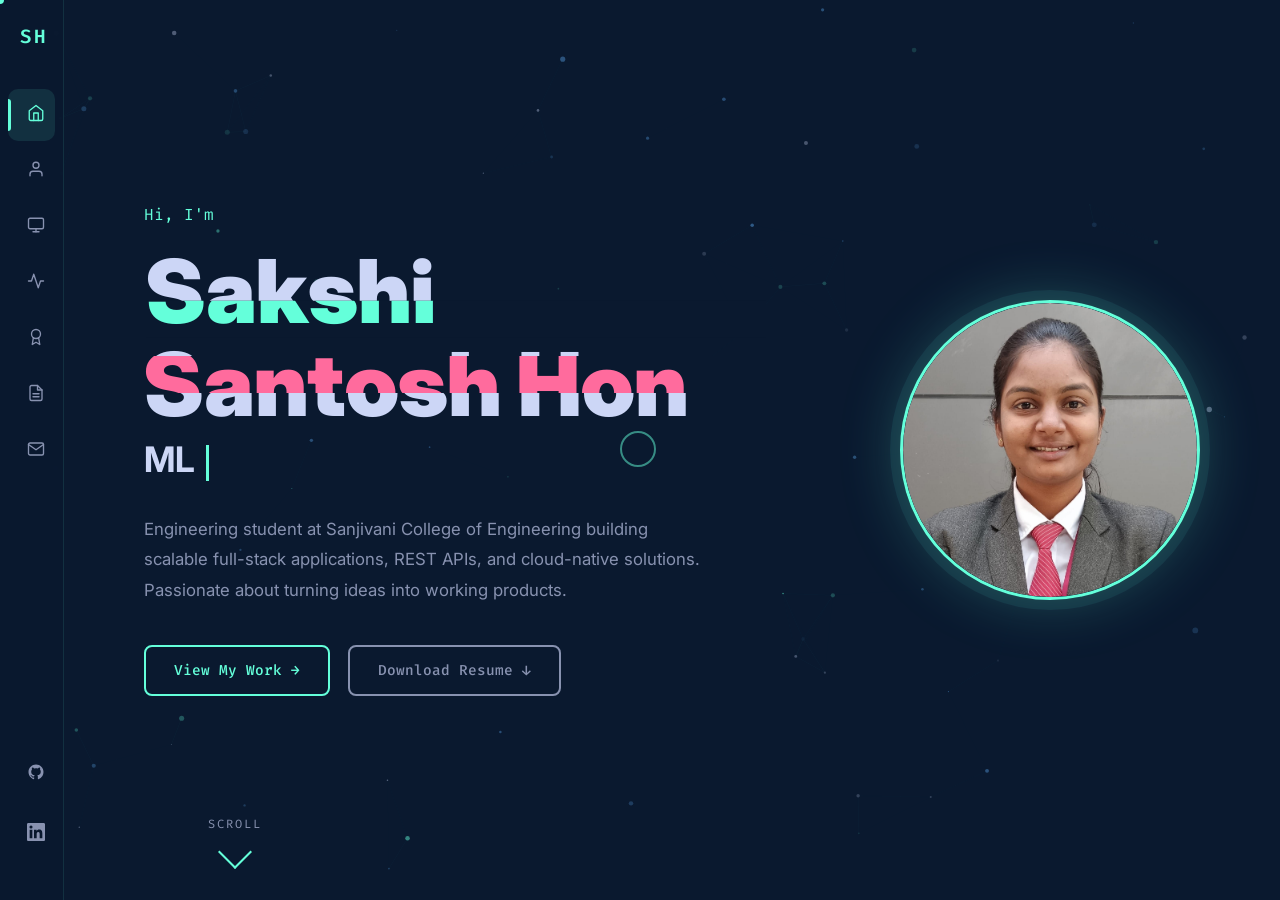
==== commit 172b4657: "Fix: add profile photo to hero section and fix image fitting on about page" ====
--- a/index.html
+++ b/index.html
@@ -1,14 +1,17 @@
 <!DOCTYPE html>
 <html lang="en">
+
 <head>
   <meta charset="UTF-8" />
   <meta name="viewport" content="width=device-width, initial-scale=1.0" />
   <title>Sakshi Santosh Hon — Data Engineer &amp; ML Engineer</title>
-  <meta name="description" content="Portfolio of Sakshi Santosh Hon — Data Engineer, ML Engineer, and Full-Stack Developer specializing in AI/ML, ETL pipelines, and deep learning." />
+  <meta name="description"
+    content="Portfolio of Sakshi Santosh Hon — Data Engineer, ML Engineer, and Full-Stack Developer specializing in AI/ML, ETL pipelines, and deep learning." />
   <link rel="stylesheet" href="css/style.css" />
   <link rel="preconnect" href="https://fonts.googleapis.com" />
   <link rel="preconnect" href="https://fonts.gstatic.com" crossorigin />
 </head>
+
 <body>
   <!-- Custom Cursor -->
   <div id="cursor-dot"></div>
@@ -24,24 +27,62 @@
       <span class="long">Sakshi Hon</span>
     </div>
     <ul class="nav-links">
-      <li><a href="index.html" class="nav-link"><span class="nav-icon"><svg width="18" height="18" viewBox="0 0 24 24" fill="none" stroke="currentColor" stroke-width="1.8" stroke-linecap="round" stroke-linejoin="round"><path d="M3 9l9-7 9 7v11a2 2 0 0 1-2 2H5a2 2 0 0 1-2-2z"/><polyline points="9 22 9 12 15 12 15 22"/></svg></span><span class="nav-label">Home</span></a></li>
-      <li><a href="about.html" class="nav-link"><span class="nav-icon"><svg width="18" height="18" viewBox="0 0 24 24" fill="none" stroke="currentColor" stroke-width="1.8" stroke-linecap="round" stroke-linejoin="round"><path d="M20 21v-2a4 4 0 0 0-4-4H8a4 4 0 0 0-4 4v2"/><circle cx="12" cy="7" r="4"/></svg></span><span class="nav-label">About</span></a></li>
-      <li><a href="projects.html" class="nav-link"><span class="nav-icon"><svg width="18" height="18" viewBox="0 0 24 24" fill="none" stroke="currentColor" stroke-width="1.8" stroke-linecap="round" stroke-linejoin="round"><rect x="2" y="3" width="20" height="14" rx="2"/><line x1="8" y1="21" x2="16" y2="21"/><line x1="12" y1="17" x2="12" y2="21"/></svg></span><span class="nav-label">Projects</span></a></li>
-      <li><a href="skills.html" class="nav-link"><span class="nav-icon"><svg width="18" height="18" viewBox="0 0 24 24" fill="none" stroke="currentColor" stroke-width="1.8" stroke-linecap="round" stroke-linejoin="round"><polyline points="22 12 18 12 15 21 9 3 6 12 2 12"/></svg></span><span class="nav-label">Skills</span></a></li>
-      <li><a href="certifications.html" class="nav-link"><span class="nav-icon"><svg width="18" height="18" viewBox="0 0 24 24" fill="none" stroke="currentColor" stroke-width="1.8" stroke-linecap="round" stroke-linejoin="round"><circle cx="12" cy="8" r="6"/><path d="M15.477 12.89L17 22l-5-3-5 3 1.523-9.11"/></svg></span><span class="nav-label">Certifications</span></a></li>
-      <li><a href="resume.html" class="nav-link"><span class="nav-icon"><svg width="18" height="18" viewBox="0 0 24 24" fill="none" stroke="currentColor" stroke-width="1.8" stroke-linecap="round" stroke-linejoin="round"><path d="M14 2H6a2 2 0 0 0-2 2v16a2 2 0 0 0 2 2h12a2 2 0 0 0 2-2V8z"/><polyline points="14 2 14 8 20 8"/><line x1="16" y1="13" x2="8" y2="13"/><line x1="16" y1="17" x2="8" y2="17"/></svg></span><span class="nav-label">Resume</span></a></li>
-      <li><a href="contact.html" class="nav-link"><span class="nav-icon"><svg width="18" height="18" viewBox="0 0 24 24" fill="none" stroke="currentColor" stroke-width="1.8" stroke-linecap="round" stroke-linejoin="round"><path d="M4 4h16c1.1 0 2 .9 2 2v12c0 1.1-.9 2-2 2H4c-1.1 0-2-.9-2-2V6c0-1.1.9-2 2-2z"/><polyline points="22,6 12,13 2,6"/></svg></span><span class="nav-label">Contact</span></a></li>
+      <li><a href="index.html" class="nav-link"><span class="nav-icon"><svg width="18" height="18" viewBox="0 0 24 24"
+              fill="none" stroke="currentColor" stroke-width="1.8" stroke-linecap="round" stroke-linejoin="round">
+              <path d="M3 9l9-7 9 7v11a2 2 0 0 1-2 2H5a2 2 0 0 1-2-2z" />
+              <polyline points="9 22 9 12 15 12 15 22" />
+            </svg></span><span class="nav-label">Home</span></a></li>
+      <li><a href="about.html" class="nav-link"><span class="nav-icon"><svg width="18" height="18" viewBox="0 0 24 24"
+              fill="none" stroke="currentColor" stroke-width="1.8" stroke-linecap="round" stroke-linejoin="round">
+              <path d="M20 21v-2a4 4 0 0 0-4-4H8a4 4 0 0 0-4 4v2" />
+              <circle cx="12" cy="7" r="4" />
+            </svg></span><span class="nav-label">About</span></a></li>
+      <li><a href="projects.html" class="nav-link"><span class="nav-icon"><svg width="18" height="18"
+              viewBox="0 0 24 24" fill="none" stroke="currentColor" stroke-width="1.8" stroke-linecap="round"
+              stroke-linejoin="round">
+              <rect x="2" y="3" width="20" height="14" rx="2" />
+              <line x1="8" y1="21" x2="16" y2="21" />
+              <line x1="12" y1="17" x2="12" y2="21" />
+            </svg></span><span class="nav-label">Projects</span></a></li>
+      <li><a href="skills.html" class="nav-link"><span class="nav-icon"><svg width="18" height="18" viewBox="0 0 24 24"
+              fill="none" stroke="currentColor" stroke-width="1.8" stroke-linecap="round" stroke-linejoin="round">
+              <polyline points="22 12 18 12 15 21 9 3 6 12 2 12" />
+            </svg></span><span class="nav-label">Skills</span></a></li>
+      <li><a href="certifications.html" class="nav-link"><span class="nav-icon"><svg width="18" height="18"
+              viewBox="0 0 24 24" fill="none" stroke="currentColor" stroke-width="1.8" stroke-linecap="round"
+              stroke-linejoin="round">
+              <circle cx="12" cy="8" r="6" />
+              <path d="M15.477 12.89L17 22l-5-3-5 3 1.523-9.11" />
+            </svg></span><span class="nav-label">Certifications</span></a></li>
+      <li><a href="resume.html" class="nav-link"><span class="nav-icon"><svg width="18" height="18" viewBox="0 0 24 24"
+              fill="none" stroke="currentColor" stroke-width="1.8" stroke-linecap="round" stroke-linejoin="round">
+              <path d="M14 2H6a2 2 0 0 0-2 2v16a2 2 0 0 0 2 2h12a2 2 0 0 0 2-2V8z" />
+              <polyline points="14 2 14 8 20 8" />
+              <line x1="16" y1="13" x2="8" y2="13" />
+              <line x1="16" y1="17" x2="8" y2="17" />
+            </svg></span><span class="nav-label">Resume</span></a></li>
+      <li><a href="contact.html" class="nav-link"><span class="nav-icon"><svg width="18" height="18" viewBox="0 0 24 24"
+              fill="none" stroke="currentColor" stroke-width="1.8" stroke-linecap="round" stroke-linejoin="round">
+              <path d="M4 4h16c1.1 0 2 .9 2 2v12c0 1.1-.9 2-2 2H4c-1.1 0-2-.9-2-2V6c0-1.1.9-2 2-2z" />
+              <polyline points="22,6 12,13 2,6" />
+            </svg></span><span class="nav-label">Contact</span></a></li>
     </ul>
     <div class="sidebar-bottom">
       <a href="https://github.com/Sakshihon21" target="_blank" class="nav-link" title="GitHub">
         <span class="nav-icon">
-          <svg width="18" height="18" viewBox="0 0 24 24" fill="currentColor"><path d="M12 2C6.477 2 2 6.484 2 12.017c0 4.425 2.865 8.18 6.839 9.504.5.092.682-.217.682-.483 0-.237-.008-.868-.013-1.703-2.782.605-3.369-1.343-3.369-1.343-.454-1.158-1.11-1.466-1.11-1.466-.908-.62.069-.608.069-.608 1.003.07 1.531 1.032 1.531 1.032.892 1.53 2.341 1.088 2.91.832.092-.647.35-1.088.636-1.338-2.22-.253-4.555-1.113-4.555-4.951 0-1.093.39-1.988 1.029-2.688-.103-.253-.446-1.272.098-2.65 0 0 .84-.27 2.75 1.026A9.564 9.564 0 0112 6.844c.85.004 1.705.115 2.504.337 1.909-1.296 2.747-1.027 2.747-1.027.546 1.379.202 2.398.1 2.651.64.7 1.028 1.595 1.028 2.688 0 3.848-2.339 4.695-4.566 4.943.359.309.678.92.678 1.855 0 1.338-.012 2.419-.012 2.747 0 .268.18.58.688.482A10.019 10.019 0 0022 12.017C22 6.484 17.522 2 12 2z"/></svg>
+          <svg width="18" height="18" viewBox="0 0 24 24" fill="currentColor">
+            <path
+              d="M12 2C6.477 2 2 6.484 2 12.017c0 4.425 2.865 8.18 6.839 9.504.5.092.682-.217.682-.483 0-.237-.008-.868-.013-1.703-2.782.605-3.369-1.343-3.369-1.343-.454-1.158-1.11-1.466-1.11-1.466-.908-.62.069-.608.069-.608 1.003.07 1.531 1.032 1.531 1.032.892 1.53 2.341 1.088 2.91.832.092-.647.35-1.088.636-1.338-2.22-.253-4.555-1.113-4.555-4.951 0-1.093.39-1.988 1.029-2.688-.103-.253-.446-1.272.098-2.65 0 0 .84-.27 2.75 1.026A9.564 9.564 0 0112 6.844c.85.004 1.705.115 2.504.337 1.909-1.296 2.747-1.027 2.747-1.027.546 1.379.202 2.398.1 2.651.64.7 1.028 1.595 1.028 2.688 0 3.848-2.339 4.695-4.566 4.943.359.309.678.92.678 1.855 0 1.338-.012 2.419-.012 2.747 0 .268.18.58.688.482A10.019 10.019 0 0022 12.017C22 6.484 17.522 2 12 2z" />
+          </svg>
         </span>
         <span class="nav-label">GitHub</span>
       </a>
       <a href="https://www.linkedin.com/in/sakshi-hon-432a20222" target="_blank" class="nav-link" title="LinkedIn">
         <span class="nav-icon">
-          <svg width="18" height="18" viewBox="0 0 24 24" fill="currentColor"><path d="M20.447 20.452h-3.554v-5.569c0-1.328-.027-3.037-1.852-3.037-1.853 0-2.136 1.445-2.136 2.939v5.667H9.351V9h3.414v1.561h.046c.477-.9 1.637-1.85 3.37-1.85 3.601 0 4.267 2.37 4.267 5.455v6.286zM5.337 7.433a2.062 2.062 0 01-2.063-2.065 2.064 2.064 0 112.063 2.065zm1.782 13.019H3.555V9h3.564v11.452zM22.225 0H1.771C.792 0 0 .774 0 1.729v20.542C0 23.227.792 24 1.771 24h20.451C23.2 24 24 23.227 24 22.271V1.729C24 .774 23.2 0 22.222 0h.003z"/></svg>
+          <svg width="18" height="18" viewBox="0 0 24 24" fill="currentColor">
+            <path
+              d="M20.447 20.452h-3.554v-5.569c0-1.328-.027-3.037-1.852-3.037-1.853 0-2.136 1.445-2.136 2.939v5.667H9.351V9h3.414v1.561h.046c.477-.9 1.637-1.85 3.37-1.85 3.601 0 4.267 2.37 4.267 5.455v6.286zM5.337 7.433a2.062 2.062 0 01-2.063-2.065 2.064 2.064 0 112.063 2.065zm1.782 13.019H3.555V9h3.564v11.452zM22.225 0H1.771C.792 0 0 .774 0 1.729v20.542C0 23.227.792 24 1.771 24h20.451C23.2 24 24 23.227 24 22.271V1.729C24 .774 23.2 0 22.222 0h.003z" />
+          </svg>
         </span>
         <span class="nav-label">LinkedIn</span>
       </a>
@@ -58,13 +99,40 @@
 
   <!-- Mobile Drawer -->
   <div id="mobile-drawer">
-    <a href="index.html" class="mobile-nav-link"><svg width="16" height="16" viewBox="0 0 24 24" fill="none" stroke="currentColor" stroke-width="1.8"><path d="M3 9l9-7 9 7v11a2 2 0 0 1-2 2H5a2 2 0 0 1-2-2z"/><polyline points="9 22 9 12 15 12 15 22"/></svg> Home</a>
-    <a href="about.html" class="mobile-nav-link"><svg width="16" height="16" viewBox="0 0 24 24" fill="none" stroke="currentColor" stroke-width="1.8"><path d="M20 21v-2a4 4 0 0 0-4-4H8a4 4 0 0 0-4 4v2"/><circle cx="12" cy="7" r="4"/></svg> About</a>
-    <a href="projects.html" class="mobile-nav-link"><svg width="16" height="16" viewBox="0 0 24 24" fill="none" stroke="currentColor" stroke-width="1.8"><rect x="2" y="3" width="20" height="14" rx="2"/><line x1="8" y1="21" x2="16" y2="21"/><line x1="12" y1="17" x2="12" y2="21"/></svg> Projects</a>
-    <a href="skills.html" class="mobile-nav-link"><svg width="16" height="16" viewBox="0 0 24 24" fill="none" stroke="currentColor" stroke-width="1.8"><polyline points="22 12 18 12 15 21 9 3 6 12 2 12"/></svg> Skills</a>
-    <a href="certifications.html" class="mobile-nav-link"><svg width="16" height="16" viewBox="0 0 24 24" fill="none" stroke="currentColor" stroke-width="1.8"><circle cx="12" cy="8" r="6"/><path d="M15.477 12.89L17 22l-5-3-5 3 1.523-9.11"/></svg> Certifications</a>
-    <a href="resume.html" class="mobile-nav-link"><svg width="16" height="16" viewBox="0 0 24 24" fill="none" stroke="currentColor" stroke-width="1.8"><path d="M14 2H6a2 2 0 0 0-2 2v16a2 2 0 0 0 2 2h12a2 2 0 0 0 2-2V8z"/></svg> Resume</a>
-    <a href="contact.html" class="mobile-nav-link"><svg width="16" height="16" viewBox="0 0 24 24" fill="none" stroke="currentColor" stroke-width="1.8"><path d="M4 4h16c1.1 0 2 .9 2 2v12c0 1.1-.9 2-2 2H4c-1.1 0-2-.9-2-2V6c0-1.1.9-2 2-2z"/><polyline points="22,6 12,13 2,6"/></svg> Contact</a>
+    <a href="index.html" class="mobile-nav-link"><svg width="16" height="16" viewBox="0 0 24 24" fill="none"
+        stroke="currentColor" stroke-width="1.8">
+        <path d="M3 9l9-7 9 7v11a2 2 0 0 1-2 2H5a2 2 0 0 1-2-2z" />
+        <polyline points="9 22 9 12 15 12 15 22" />
+      </svg> Home</a>
+    <a href="about.html" class="mobile-nav-link"><svg width="16" height="16" viewBox="0 0 24 24" fill="none"
+        stroke="currentColor" stroke-width="1.8">
+        <path d="M20 21v-2a4 4 0 0 0-4-4H8a4 4 0 0 0-4 4v2" />
+        <circle cx="12" cy="7" r="4" />
+      </svg> About</a>
+    <a href="projects.html" class="mobile-nav-link"><svg width="16" height="16" viewBox="0 0 24 24" fill="none"
+        stroke="currentColor" stroke-width="1.8">
+        <rect x="2" y="3" width="20" height="14" rx="2" />
+        <line x1="8" y1="21" x2="16" y2="21" />
+        <line x1="12" y1="17" x2="12" y2="21" />
+      </svg> Projects</a>
+    <a href="skills.html" class="mobile-nav-link"><svg width="16" height="16" viewBox="0 0 24 24" fill="none"
+        stroke="currentColor" stroke-width="1.8">
+        <polyline points="22 12 18 12 15 21 9 3 6 12 2 12" />
+      </svg> Skills</a>
+    <a href="certifications.html" class="mobile-nav-link"><svg width="16" height="16" viewBox="0 0 24 24" fill="none"
+        stroke="currentColor" stroke-width="1.8">
+        <circle cx="12" cy="8" r="6" />
+        <path d="M15.477 12.89L17 22l-5-3-5 3 1.523-9.11" />
+      </svg> Certifications</a>
+    <a href="resume.html" class="mobile-nav-link"><svg width="16" height="16" viewBox="0 0 24 24" fill="none"
+        stroke="currentColor" stroke-width="1.8">
+        <path d="M14 2H6a2 2 0 0 0-2 2v16a2 2 0 0 0 2 2h12a2 2 0 0 0 2-2V8z" />
+      </svg> Resume</a>
+    <a href="contact.html" class="mobile-nav-link"><svg width="16" height="16" viewBox="0 0 24 24" fill="none"
+        stroke="currentColor" stroke-width="1.8">
+        <path d="M4 4h16c1.1 0 2 .9 2 2v12c0 1.1-.9 2-2 2H4c-1.1 0-2-.9-2-2V6c0-1.1.9-2 2-2z" />
+        <polyline points="22,6 12,13 2,6" />
+      </svg> Contact</a>
   </div>
 
   <!-- Page Wrapper -->
@@ -78,13 +146,19 @@
             <span class="typewriter-text" id="typewriter-text"></span><span class="typewriter-cursor"></span>
           </div>
           <p class="hero-desc">
-            I work at the intersection of data and intelligence — building
-            ETL pipelines that run while I sleep, training models that actually
-            generalize, and shipping full-stack apps people use.
+            Engineering student at Sanjivani College of Engineering building scalable full-stack applications, REST
+            APIs, and cloud-native solutions. Passionate about turning ideas into working products.
           </p>
           <div class="hero-cta">
             <a href="projects.html" class="btn btn-primary">View My Work →</a>
             <a href="resume.html" class="btn btn-secondary">Download Resume ↓</a>
+          </div>
+        </div>
+
+        <!-- Hero Profile Photo -->
+        <div class="hero-photo-wrap">
+          <div class="hero-photo">
+            <img src="assets/PASSPORT.jpg" alt="Sakshi Santosh Hon — Profile Photo" />
           </div>
         </div>
       </section>
@@ -99,4 +173,5 @@
 
   <script src="js/main.js"></script>
 </body>
-</html>
+
+</html>
--- a/css/style.css
+++ b/css/style.css
@@ -341,11 +341,41 @@
   min-height: 100vh;
   display: flex;
   align-items: center;
+  justify-content: space-between;
   position: relative;
   z-index: 1;
   padding: 0 80px;
-}
-.hero-content { max-width: 760px; }
+  gap: 60px;
+}
+.hero-content { max-width: 620px; flex: 1; }
+
+/* Hero Photo */
+.hero-photo-wrap {
+  flex-shrink: 0;
+  display: flex;
+  align-items: center;
+  justify-content: center;
+  opacity: 0;
+  animation: fadeUp 0.8s ease 1.2s forwards;
+}
+.hero-photo {
+  width: 300px;
+  height: 300px;
+  border-radius: 50%;
+  overflow: hidden;
+  border: 3px solid var(--accent);
+  box-shadow: 0 0 0 10px rgba(100,255,218,0.07), 0 0 60px rgba(100,255,218,0.25);
+  animation: glow-pulse 3s ease-in-out infinite;
+  position: relative;
+}
+.hero-photo img {
+  width: 100%;
+  height: 100%;
+  object-fit: cover;
+  object-position: top center;
+  display: block;
+  border-radius: 50%;
+}
 .hero-pre {
   font-family: var(--font-code);
   color: var(--accent);
@@ -491,11 +521,14 @@
   position: relative;
   animation: glow-pulse 3s ease-in-out infinite;
   overflow: hidden;
+  flex-shrink: 0;
 }
 .about-photo img {
   width: 100%; height: 100%;
   object-fit: cover;
+  object-position: top center;
   border-radius: 50%;
+  display: block;
 }
 .about-initials {
   font-family: var(--font-code);
@@ -1010,7 +1043,9 @@
   #top-navbar { display: flex; }
   .page-wrapper { margin-left: 0; margin-top: 64px; }
   .section { padding: 60px 24px; }
-  .hero-section { padding: 0 24px; min-height: calc(100vh - 64px); }
+  .hero-section { padding: 0 24px; min-height: calc(100vh - 64px); flex-direction: column; justify-content: center; gap: 36px; padding-top: 40px; }
+  .hero-photo-wrap { order: -1; }
+  .hero-photo { width: 160px; height: 160px; }
   .about-split { grid-template-columns: 1fr; gap: 40px; }
   .about-photo { width: 200px; height: 200px; }
   .stats-grid { grid-template-columns: repeat(3, 1fr); gap: 12px; }
@@ -1044,6 +1079,7 @@
   .resume-role-title { font-size: 0.95rem; }
   .stat-card { padding: 20px 12px; }
   .stat-number { font-size: 2rem; }
+  .hero-photo { width: 130px; height: 130px; }
   .about-photo { width: 160px; height: 160px; font-size: 3rem; }
   .about-initials { font-size: 2.5rem; }
 }
